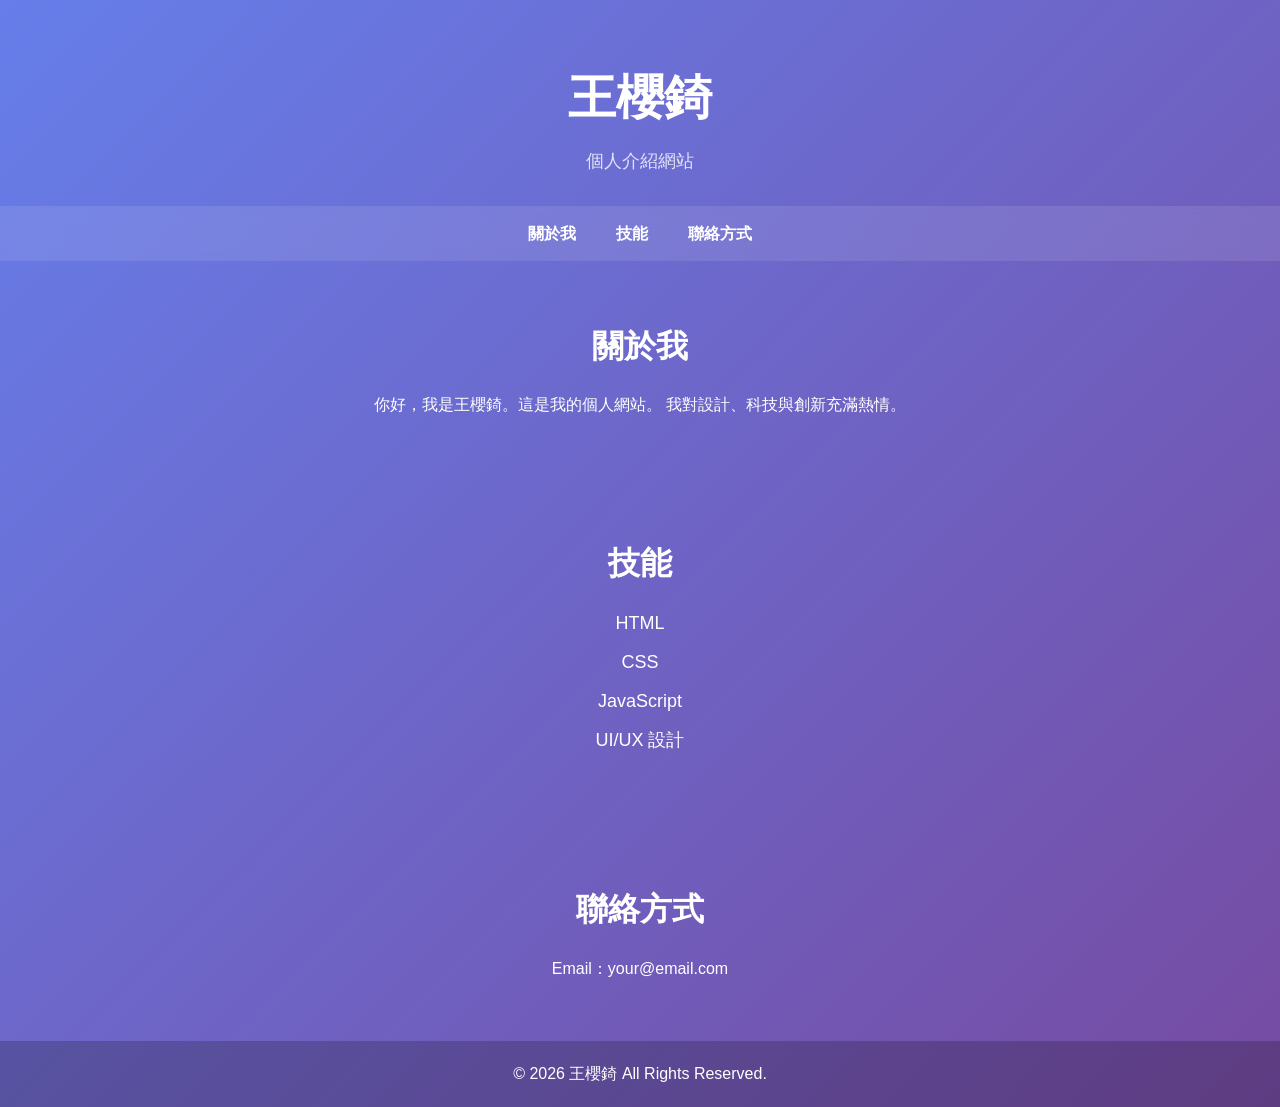
==== index.html @ e97ef65a "Initial commit" ====
<!DOCTYPE html>
<html lang="zh-Hant">
<head>
    <meta charset="UTF-8">
    <meta name="viewport" content="width=device-width, initial-scale=1.0">
    <title>王櫻錡 | 個人網站</title>
    <link rel="stylesheet" href="style.css">
</head>
<body>

    <header>
        <h1>王櫻錡</h1>
        <p class="subtitle">個人介紹網站</p>
    </header>

    <nav>
        <ul>
            <li><a href="#about">關於我</a></li>
            <li><a href="#skills">技能</a></li>
            <li><a href="#contact">聯絡方式</a></li>
        </ul>
    </nav>

    <section id="about">
        <h2>關於我</h2>
        <p>
            你好，我是王櫻錡。這是我的個人網站。
            我對設計、科技與創新充滿熱情。
        </p>
    </section>

    <section id="skills">
        <h2>技能</h2>
        <ul class="skill-list">
            <li>HTML</li>
            <li>CSS</li>
            <li>JavaScript</li>
            <li>UI/UX 設計</li>
        </ul>
    </section>

    <section id="contact">
        <h2>聯絡方式</h2>
        <p>Email：your@email.com</p>
    </section>

    <footer>
        <p>© 2026 王櫻錡 All Rights Reserved.</p>
    </footer>

</body>
</html>
---- style.css ----
/* 全域設定 */
* {
    margin: 0;
    padding: 0;
    box-sizing: border-box;
}

body {
    font-family: "Microsoft JhengHei", sans-serif;
    background: linear-gradient(135deg, #667eea, #764ba2);
    color: white;
    line-height: 1.6;
}

/* Header */
header {
    text-align: center;
    padding: 60px 20px 30px 20px;
}

header h1 {
    font-size: 48px;
    margin-bottom: 10px;
}

.subtitle {
    font-size: 18px;
    opacity: 0.8;
}

/* Navigation */
nav {
    background: rgba(255, 255, 255, 0.1);
    backdrop-filter: blur(10px);
}

nav ul {
    display: flex;
    justify-content: center;
    list-style: none;
}

nav ul li {
    margin: 15px 20px;
}

nav ul li a {
    text-decoration: none;
    color: white;
    font-weight: bold;
    transition: 0.3s;
}

nav ul li a:hover {
    color: #ffd700;
}

/* Sections */
section {
    padding: 60px 20px;
    text-align: center;
}

section h2 {
    font-size: 32px;
    margin-bottom: 20px;
}

/* Skills */
.skill-list {
    list-style: none;
}

.skill-list li {
    margin: 10px 0;
    font-size: 18px;
}

/* Footer */
footer {
    text-align: center;
    padding: 20px;
    background: rgba(0, 0, 0, 0.2);
}
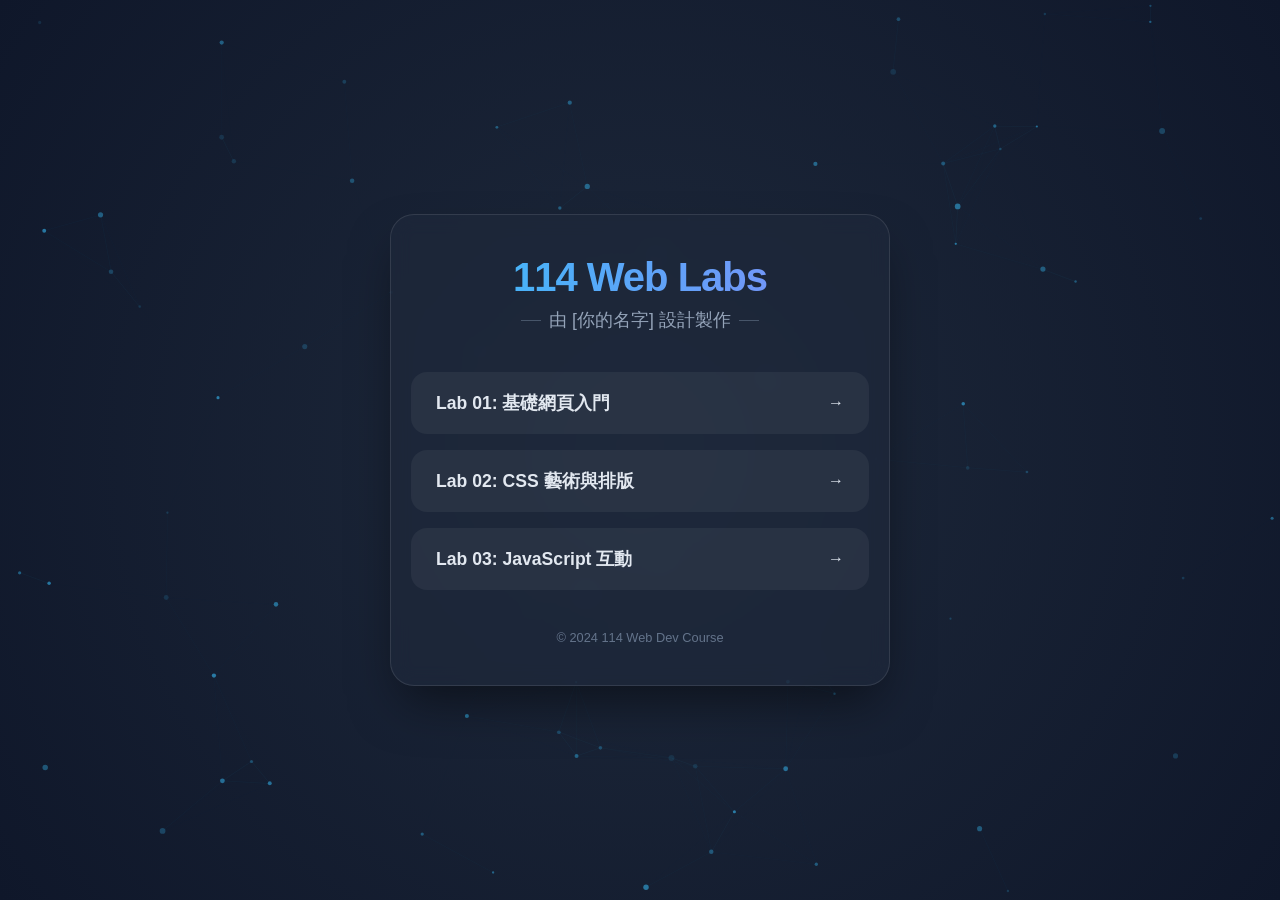
==== commit e16a7865: "作業一" ====
--- a/index.html
+++ b/index.html
@@ -3,50 +3,227 @@
 <head>
     <meta charset="UTF-8">
     <meta name="viewport" content="width=device-width, initial-scale=1.0">
-    <title>王櫻錡 | 個人網站</title>
-    <link rel="stylesheet" href="style.css">
+    <title>114 Web Labs - 我的練習作品集</title>
+    <style>
+        /* 基本重置與字體 */
+        * {
+            margin: 0;
+            padding: 0;
+            box-sizing: border-box;
+            font-family: 'Segoe UI', "PingFang TC", "Microsoft JhengHei", sans-serif;
+        }
+
+        body {
+            background-color: #0f172a; /* 深藍黑色背景 */
+            color: #f8fafc;
+            overflow-x: hidden;
+            min-height: 100vh;
+            display: flex;
+            justify-content: center;
+            align-items: center;
+        }
+
+        /* Canvas 背景樣式 */
+        #bgCanvas {
+            position: fixed;
+            top: 0;
+            left: 0;
+            width: 100%;
+            height: 100%;
+            z-index: -1;
+            background: radial-gradient(circle at center, #1e293b 0%, #0f172a 100%);
+        }
+
+        /* 內容容器 */
+        .container {
+            width: 90%;
+            max-width: 500px;
+            text-align: center;
+            z-index: 1;
+            padding: 40px 20px;
+            background: rgba(30, 41, 59, 0.7);
+            backdrop-filter: blur(10px); /* 玻璃擬態效果 */
+            border-radius: 24px;
+            border: 1px solid rgba(255, 255, 255, 0.1);
+            box-shadow: 0 25px 50px -12px rgba(0, 0, 0, 0.5);
+        }
+
+        /* 標題與名字 */
+        h1 {
+            font-size: 2.5rem;
+            font-weight: 800;
+            letter-spacing: -1px;
+            margin-bottom: 8px;
+            background: linear-gradient(to right, #38bdf8, #818cf8);
+            -webkit-background-clip: text;
+            -webkit-text-fill-color: transparent;
+        }
+
+        .author-name {
+            font-size: 1.1rem;
+            color: #94a3b8;
+            margin-bottom: 40px;
+            display: flex;
+            align-items: center;
+            justify-content: center;
+            gap: 8px;
+        }
+
+        .author-name::before, .author-name::after {
+            content: "";
+            height: 1px;
+            width: 20px;
+            background-color: #475569;
+        }
+
+        /* 導覽連結清單 */
+        .nav-list {
+            display: flex;
+            flex-direction: column;
+            gap: 16px;
+        }
+
+        .nav-item {
+            text-decoration: none;
+            background: rgba(255, 255, 255, 0.05);
+            padding: 18px 24px;
+            border-radius: 16px;
+            color: #e2e8f0;
+            display: flex;
+            justify-content: space-between;
+            align-items: center;
+            transition: all 0.3s cubic-bezier(0.4, 0, 0.2, 1);
+            border: 1px solid transparent;
+        }
+
+        .nav-item:hover {
+            background: rgba(255, 255, 255, 0.1);
+            transform: scale(1.02);
+            border-color: #38bdf8;
+            box-shadow: 0 0 20px rgba(56, 189, 248, 0.2);
+        }
+
+        .nav-item h3 {
+            font-size: 1.1rem;
+            font-weight: 600;
+        }
+
+        .nav-item .arrow {
+            transition: transform 0.3s ease;
+        }
+
+        .nav-item:hover .arrow {
+            transform: translateX(5px);
+            color: #38bdf8;
+        }
+
+        /* 底部裝飾 */
+        footer {
+            margin-top: 40px;
+            font-size: 0.8rem;
+            color: #64748b;
+        }
+    </style>
 </head>
 <body>
 
-    <header>
-        <h1>王櫻錡</h1>
-        <p class="subtitle">個人介紹網站</p>
-    </header>
-
-    <nav>
-        <ul>
-            <li><a href="#about">關於我</a></li>
-            <li><a href="#skills">技能</a></li>
-            <li><a href="#contact">聯絡方式</a></li>
-        </ul>
-    </nav>
-
-    <section id="about">
-        <h2>關於我</h2>
-        <p>
-            你好，我是王櫻錡。這是我的個人網站。
-            我對設計、科技與創新充滿熱情。
-        </p>
-    </section>
-
-    <section id="skills">
-        <h2>技能</h2>
-        <ul class="skill-list">
-            <li>HTML</li>
-            <li>CSS</li>
-            <li>JavaScript</li>
-            <li>UI/UX 設計</li>
-        </ul>
-    </section>
-
-    <section id="contact">
-        <h2>聯絡方式</h2>
-        <p>Email：your@email.com</p>
-    </section>
-
-    <footer>
-        <p>© 2026 王櫻錡 All Rights Reserved.</p>
-    </footer>
-
+    <!-- 背景動畫元件 -->
+    <canvas id="bgCanvas"></canvas>
+
+    <div class="container">
+        <header>
+            <h1>114 Web Labs</h1>
+            <div class="author-name">由 [你的名字] 設計製作</div>
+        </header>
+
+        <nav class="nav-list">
+            <a href="lab1/index.html" class="nav-item">
+                <h3>Lab 01: 基礎網頁入門</h3>
+                <span class="arrow">→</span>
+            </a>
+            <a href="lab2/index.html" class="nav-item">
+                <h3>Lab 02: CSS 藝術與排版</h3>
+                <span class="arrow">→</span>
+            </a>
+            <a href="lab3/index.html" class="nav-item">
+                <h3>Lab 03: JavaScript 互動</h3>
+                <span class="arrow">→</span>
+            </a>
+        </nav>
+
+        <footer>
+            &copy; 2024 114 Web Dev Course
+        </footer>
+    </div>
+
+    <script>
+        // Canvas 動畫邏輯
+        const canvas = document.getElementById('bgCanvas');
+        const ctx = canvas.getContext('2d');
+        let particles = [];
+
+        function init() {
+            canvas.width = window.innerWidth;
+            canvas.height = window.innerHeight;
+            particles = [];
+            for (let i = 0; i < 80; i++) {
+                particles.push({
+                    x: Math.random() * canvas.width,
+                    y: Math.random() * canvas.height,
+                    radius: Math.random() * 2 + 1,
+                    speedX: (Math.random() - 0.5) * 0.5,
+                    speedY: (Math.random() - 0.5) * 0.5,
+                    opacity: Math.random() * 0.5 + 0.1
+                });
+            }
+        }
+
+        function draw() {
+            ctx.clearRect(0, 0, canvas.width, canvas.height);
+            
+            particles.forEach(p => {
+                ctx.beginPath();
+                ctx.arc(p.x, p.y, p.radius, 0, Math.PI * 2);
+                ctx.fillStyle = `rgba(56, 189, 248, ${p.opacity})`;
+                ctx.fill();
+
+                // 更新位置
+                p.x += p.speedX;
+                p.y += p.speedY;
+
+                // 邊界檢查
+                if (p.x < 0 || p.x > canvas.width) p.speedX *= -1;
+                if (p.y < 0 || p.y > canvas.height) p.speedY *= -1;
+            });
+
+            // 畫線連接
+            connectParticles();
+            requestAnimationFrame(draw);
+        }
+
+        function connectParticles() {
+            for (let i = 0; i < particles.length; i++) {
+                for (let j = i + 1; j < particles.length; j++) {
+                    const dx = particles[i].x - particles[j].x;
+                    const dy = particles[i].y - particles[j].y;
+                    const distance = Math.sqrt(dx * dx + dy * dy);
+
+                    if (distance < 150) {
+                        ctx.beginPath();
+                        ctx.strokeStyle = `rgba(56, 189, 248, ${0.1 * (1 - distance/150)})`;
+                        ctx.lineWidth = 0.5;
+                        ctx.moveTo(particles[i].x, particles[i].y);
+                        ctx.lineTo(particles[j].x, particles[j].y);
+                        ctx.stroke();
+                    }
+                }
+            }
+        }
+
+        window.addEventListener('resize', init);
+        
+        init();
+        draw();
+    </script>
 </body>
 </html>
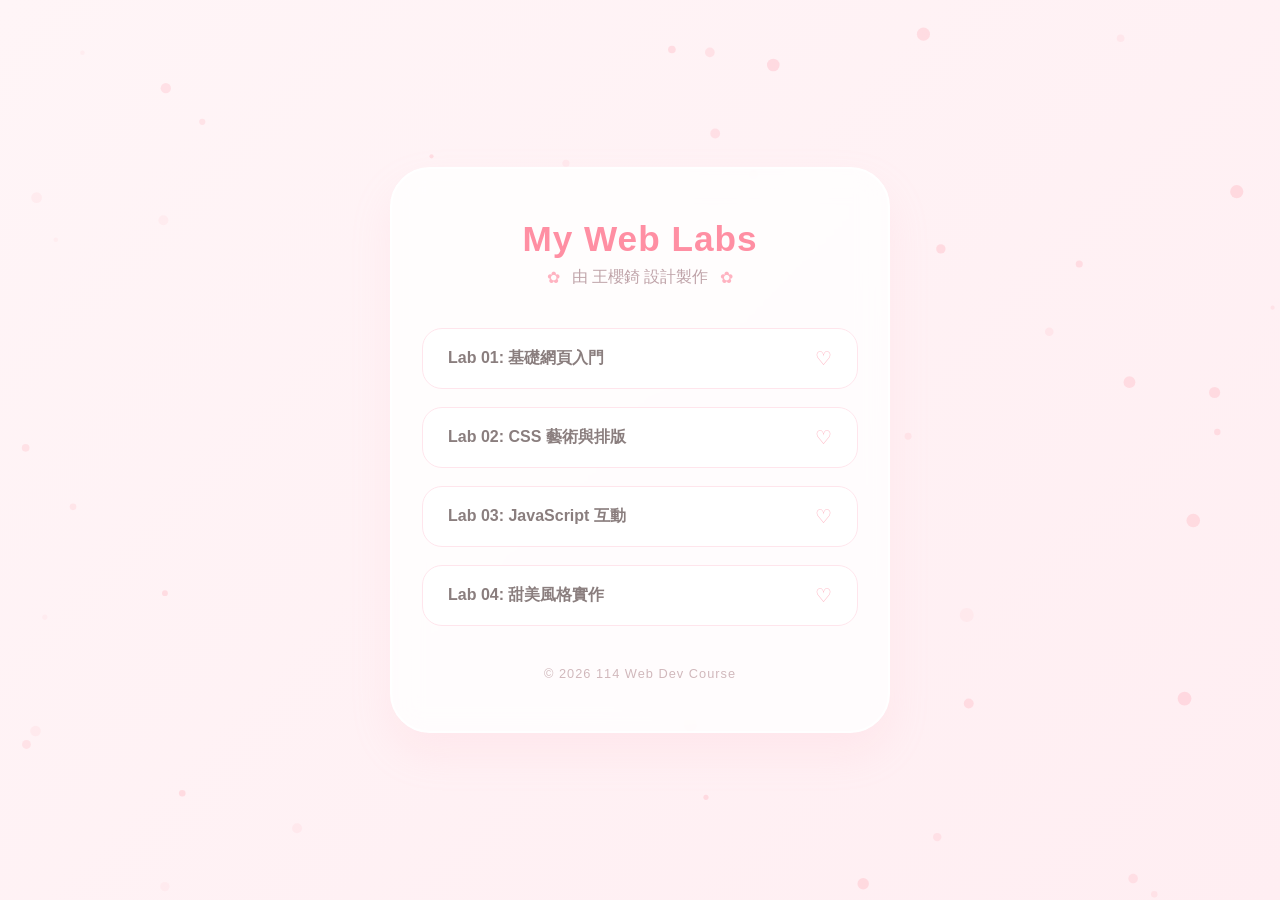
==== commit 5636721d: "123" ====
--- a/index.html
+++ b/index.html
@@ -3,19 +3,19 @@
 <head>
     <meta charset="UTF-8">
     <meta name="viewport" content="width=device-width, initial-scale=1.0">
-    <title>114 Web Labs - 我的練習作品集</title>
+    <title>114 Web Labs - 櫻錡的練習作品集</title>
     <style>
         /* 基本重置與字體 */
         * {
             margin: 0;
             padding: 0;
             box-sizing: border-box;
-            font-family: 'Segoe UI', "PingFang TC", "Microsoft JhengHei", sans-serif;
+            font-family: "PingFang TC", "Heiti TC", "Microsoft JhengHei", sans-serif;
         }
 
         body {
-            background-color: #0f172a; /* 深藍黑色背景 */
-            color: #f8fafc;
+            background-color: #fffafa; /* 輕盈的雪白色 */
+            color: #7a6e6e; /* 溫柔的灰褐色 */
             overflow-x: hidden;
             min-height: 100vh;
             display: flex;
@@ -23,7 +23,7 @@
             align-items: center;
         }
 
-        /* Canvas 背景樣式 */
+        /* Canvas 背景樣式 - 夢幻泡泡感 */
         #bgCanvas {
             position: fixed;
             top: 0;
@@ -31,7 +31,7 @@
             width: 100%;
             height: 100%;
             z-index: -1;
-            background: radial-gradient(circle at center, #1e293b 0%, #0f172a 100%);
+            background: linear-gradient(135deg, #fff5f7 0%, #ffeef2 100%);
         }
 
         /* 內容容器 */
@@ -40,124 +40,124 @@
             max-width: 500px;
             text-align: center;
             z-index: 1;
-            padding: 40px 20px;
-            background: rgba(30, 41, 59, 0.7);
-            backdrop-filter: blur(10px); /* 玻璃擬態效果 */
-            border-radius: 24px;
-            border: 1px solid rgba(255, 255, 255, 0.1);
-            box-shadow: 0 25px 50px -12px rgba(0, 0, 0, 0.5);
+            padding: 50px 30px;
+            background: rgba(255, 255, 255, 0.8);
+            backdrop-filter: blur(15px); /* 玻璃擬態 */
+            border-radius: 40px; /* 超圓潤轉角 */
+            border: 2px solid #ffffff;
+            box-shadow: 0 20px 40px rgba(255, 182, 193, 0.15);
         }
 
         /* 標題與名字 */
         h1 {
-            font-size: 2.5rem;
-            font-weight: 800;
-            letter-spacing: -1px;
+            font-size: 2.2rem;
+            font-weight: 700;
             margin-bottom: 8px;
-            background: linear-gradient(to right, #38bdf8, #818cf8);
-            -webkit-background-clip: text;
-            -webkit-text-fill-color: transparent;
+            color: #ff8fa3; /* 甜美主色 */
+            letter-spacing: 1px;
         }
 
         .author-name {
-            font-size: 1.1rem;
-            color: #94a3b8;
+            font-size: 1rem;
+            color: #bfa3a8;
             margin-bottom: 40px;
             display: flex;
             align-items: center;
             justify-content: center;
-            gap: 8px;
+            gap: 12px;
         }
 
         .author-name::before, .author-name::after {
-            content: "";
-            height: 1px;
-            width: 20px;
-            background-color: #475569;
+            content: "✿"; /* 用可愛的小花代替橫線 */
+            color: #ffb3c1;
         }
 
         /* 導覽連結清單 */
         .nav-list {
             display: flex;
             flex-direction: column;
-            gap: 16px;
+            gap: 18px;
         }
 
         .nav-item {
             text-decoration: none;
-            background: rgba(255, 255, 255, 0.05);
-            padding: 18px 24px;
-            border-radius: 16px;
-            color: #e2e8f0;
+            background: #ffffff;
+            padding: 18px 25px;
+            border-radius: 20px;
+            color: #8a7e7e;
             display: flex;
             justify-content: space-between;
             align-items: center;
-            transition: all 0.3s cubic-bezier(0.4, 0, 0.2, 1);
-            border: 1px solid transparent;
+            transition: all 0.3s ease;
+            border: 1px solid #ffe5ec;
         }
 
         .nav-item:hover {
-            background: rgba(255, 255, 255, 0.1);
-            transform: scale(1.02);
-            border-color: #38bdf8;
-            box-shadow: 0 0 20px rgba(56, 189, 248, 0.2);
+            background: #fff0f3;
+            transform: translateY(-3px);
+            border-color: #ffb3c1;
+            box-shadow: 0 10px 20px rgba(255, 143, 163, 0.1);
         }
 
         .nav-item h3 {
-            font-size: 1.1rem;
+            font-size: 1rem;
             font-weight: 600;
         }
 
         .nav-item .arrow {
+            color: #ffb3c1;
+            font-size: 1.2rem;
             transition: transform 0.3s ease;
         }
 
         .nav-item:hover .arrow {
             transform: translateX(5px);
-            color: #38bdf8;
         }
 
         /* 底部裝飾 */
         footer {
             margin-top: 40px;
             font-size: 0.8rem;
-            color: #64748b;
+            color: #d1b8bc;
+            letter-spacing: 1px;
         }
     </style>
 </head>
 <body>
 
-    <!-- 背景動畫元件 -->
     <canvas id="bgCanvas"></canvas>
 
     <div class="container">
         <header>
-            <h1>114 Web Labs</h1>
-            <div class="author-name">由 [你的名字] 設計製作</div>
+            <h1>My Web Labs</h1>
+            <div class="author-name">由 王櫻錡 設計製作</div>
         </header>
 
         <nav class="nav-list">
             <a href="lab1/index.html" class="nav-item">
                 <h3>Lab 01: 基礎網頁入門</h3>
-                <span class="arrow">→</span>
+                <span class="arrow">♡</span>
             </a>
             <a href="lab2/index.html" class="nav-item">
                 <h3>Lab 02: CSS 藝術與排版</h3>
-                <span class="arrow">→</span>
+                <span class="arrow">♡</span>
             </a>
             <a href="lab3/index.html" class="nav-item">
                 <h3>Lab 03: JavaScript 互動</h3>
-                <span class="arrow">→</span>
+                <span class="arrow">♡</span>
+            </a>
+            <a href="lab4/index.html" class="nav-item">
+                <h3>Lab 04: 甜美風格實作</h3>
+                <span class="arrow">♡</span>
             </a>
         </nav>
 
         <footer>
-            &copy; 2024 114 Web Dev Course
+            &copy; 2026 114 Web Dev Course
         </footer>
     </div>
 
     <script>
-        // Canvas 動畫邏輯
         const canvas = document.getElementById('bgCanvas');
         const ctx = canvas.getContext('2d');
         let particles = [];
@@ -166,62 +166,34 @@
             canvas.width = window.innerWidth;
             canvas.height = window.innerHeight;
             particles = [];
-            for (let i = 0; i < 80; i++) {
+            for (let i = 0; i < 50; i++) {
                 particles.push({
                     x: Math.random() * canvas.width,
                     y: Math.random() * canvas.height,
-                    radius: Math.random() * 2 + 1,
-                    speedX: (Math.random() - 0.5) * 0.5,
-                    speedY: (Math.random() - 0.5) * 0.5,
-                    opacity: Math.random() * 0.5 + 0.1
+                    radius: Math.random() * 5 + 2, // 泡泡大一點
+                    speedX: (Math.random() - 0.5) * 0.3,
+                    speedY: (Math.random() - 0.5) * 0.3,
+                    opacity: Math.random() * 0.3 + 0.1
                 });
             }
         }
 
         function draw() {
             ctx.clearRect(0, 0, canvas.width, canvas.height);
-            
             particles.forEach(p => {
                 ctx.beginPath();
                 ctx.arc(p.x, p.y, p.radius, 0, Math.PI * 2);
-                ctx.fillStyle = `rgba(56, 189, 248, ${p.opacity})`;
+                ctx.fillStyle = `rgba(255, 182, 193, ${p.opacity})`; // 粉色泡泡
                 ctx.fill();
-
-                // 更新位置
                 p.x += p.speedX;
                 p.y += p.speedY;
-
-                // 邊界檢查
                 if (p.x < 0 || p.x > canvas.width) p.speedX *= -1;
                 if (p.y < 0 || p.y > canvas.height) p.speedY *= -1;
             });
-
-            // 畫線連接
-            connectParticles();
             requestAnimationFrame(draw);
         }
 
-        function connectParticles() {
-            for (let i = 0; i < particles.length; i++) {
-                for (let j = i + 1; j < particles.length; j++) {
-                    const dx = particles[i].x - particles[j].x;
-                    const dy = particles[i].y - particles[j].y;
-                    const distance = Math.sqrt(dx * dx + dy * dy);
-
-                    if (distance < 150) {
-                        ctx.beginPath();
-                        ctx.strokeStyle = `rgba(56, 189, 248, ${0.1 * (1 - distance/150)})`;
-                        ctx.lineWidth = 0.5;
-                        ctx.moveTo(particles[i].x, particles[i].y);
-                        ctx.lineTo(particles[j].x, particles[j].y);
-                        ctx.stroke();
-                    }
-                }
-            }
-        }
-
         window.addEventListener('resize', init);
-        
         init();
         draw();
     </script>
